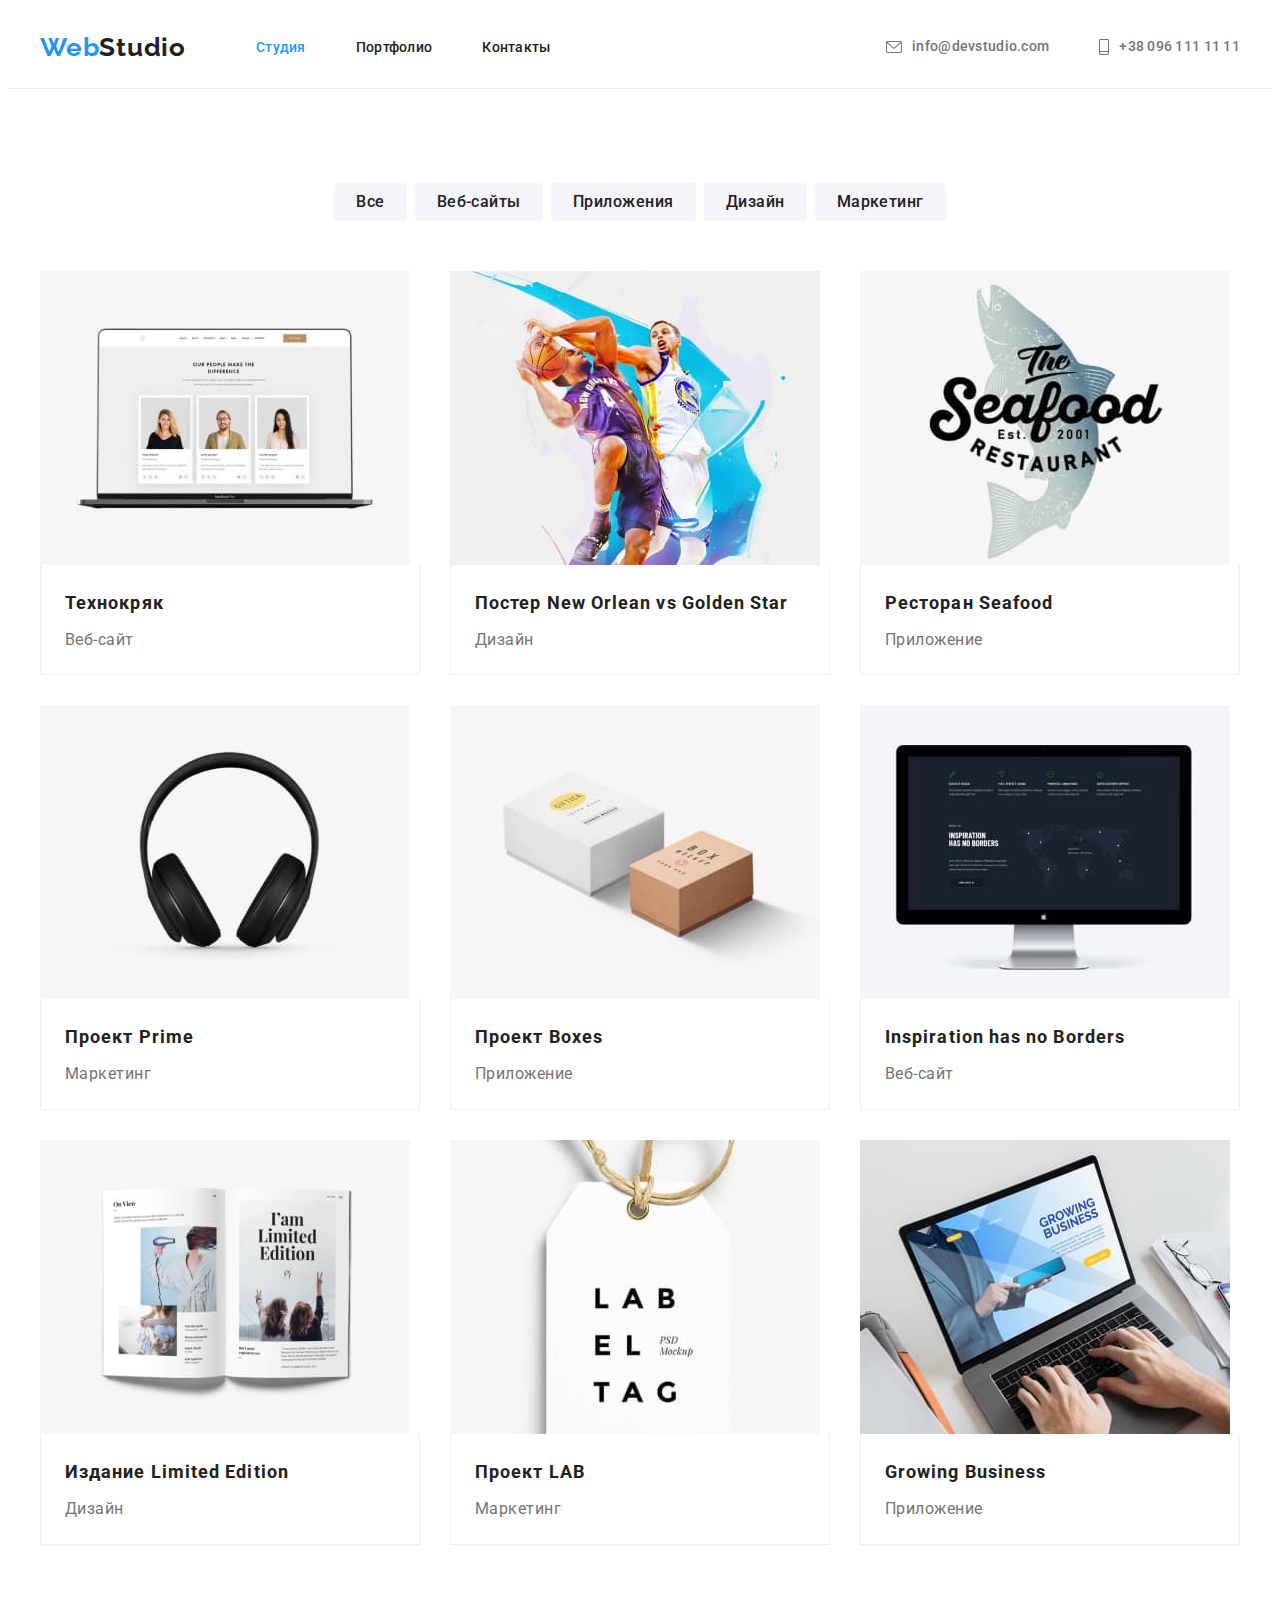
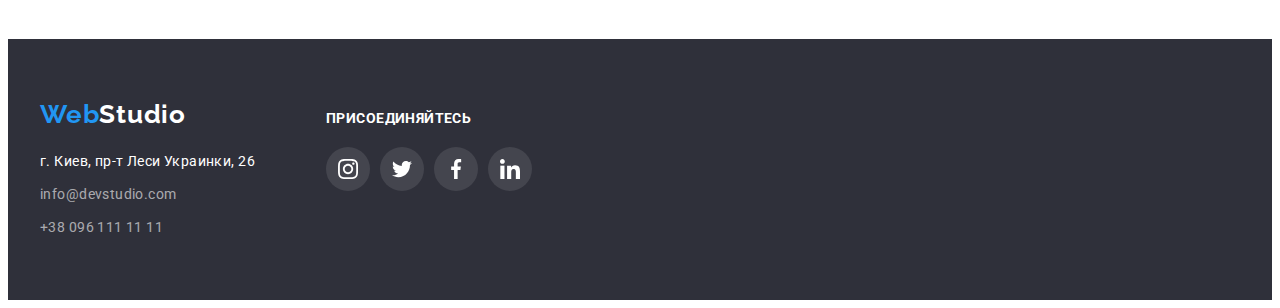
==== portfolio.html @ c5b20633 "_v1a" ====
<!DOCTYPE html>
<html lang="ru">
  <head>
    <meta charset="UTF-8" />
    <meta http-equiv="X-UA-Compatible" content="IE=edge" />
    <meta name="viewport" content="width=device-width, initial-scale=1.0" />
    <link rel="preconnect" href="https://fonts.googleapis.com" />
    <link rel="preconnect" href="https://fonts.gstatic.com" crossorigin />
    <link
      href="https://fonts.googleapis.com/css2?family=Raleway:wght@700&family=Roboto:wght@400;500;700;900&display=swap"
      rel="stylesheet"
    />
    <link
      rel="stylesheet"
      href="https://cdnjs.cloudflare.com/ajax/libs/modern-normalize/1.1.0/modern-normalize.min.css"
      integrity="sha512-wpPYUAdjBVSE4KJnH1VR1HeZfpl1ub8YT/NKx4PuQ5NmX2tKuGu6U/JRp5y+Y8XG2tV+wKQpNHVUX03MfMFn9Q=="
      crossorigin="anonymous"
      referrerpolicy="no-referrer"
    />
    <link href="./css/styles.css" rel="stylesheet" />
    <title>Портфолио</title>
  </head>
  <body>
    <header class="header">
      <div class="container header-container">
        <nav class="nav-logo">
          <a href="/" lang="en" class="logo0"
            ><span>Web</span><span class="logo1">Studio</span></a
          >
          <ul class="site-nav list">
            <li class="header-list-item">
              <a href="./index.html" class="link current">Студия</a>
            </li>
            <li class="header-list-item">
              <a href="./portfolio.html" class="link">Портфолио</a>
            </li>
            <li class="header-list-item">
              <a href="" class="link">Контакты</a>
            </li>
          </ul>
        </nav>
        <ul class="list header-merged">
          <li class="header-list-item">
            <a
              class="header-mail header-list-flex"
              href="mailto:info@devstudio.com"
              lang="en"
            >
              <svg class="header-icon" width="16px" height="12px">
                <use href="./images/icons.svg#icon-envelope-hover"></use></svg
              >info@devstudio.com
            </a>
          </li>
          <li class="header-list-item">
            <a class="header-tel header-list-flex" href="tel:+380961111111">
              <svg class="header-icon" width="10px" height="16px">
                <use href="./images/icons.svg#icon-smartphone"></use>
              </svg>
              +38 096 111 11 11
            </a>
          </li>
        </ul>
      </div>
    </header>

    <main>
      <section class="portfolio section">
        <div class="container">
          <h1 class="activity-section-title visually-hidden">Портфолио</h1>
          <ul class="list portfolio-list">
            <li class="portfolio-list-item">
              <button type="button" class="button">Все</button>
            </li>
            <li class="portfolio-list-item">
              <button type="button" class="button">Веб-сайты</button>
            </li>
            <li class="portfolio-list-item">
              <button type="button" class="button">Приложения</button>
            </li>
            <li class="portfolio-list-item">
              <button type="button" class="button">Дизайн</button>
            </li>
            <li class="portfolio-list-item">
              <button type="button" class="button">Маркетинг</button>
            </li>
          </ul>
          <ul class="list portfolio-overview">
            <li class="portfolio-overview-item">
              <a href="" class="portfolio-link">
                <img
                  src="./images/portfolio-img-1.jpg"
                  alt=""
                  width="370"
                  height="294"
                />
                <div class="portfolio-overview-info">
                  <h2 class="portfolio-overview-title">Технокряк</h2>
                  <p class="portfolio-overview-text">Веб-сайт</p>
                </div>
              </a>
            </li>
            <li class="portfolio-overview-item">
              <a href="" class="portfolio-link">
                <img
                  src="./images/portfolio-img-2.jpg"
                  alt=""
                  width="370"
                  height="294"
                />
                <div class="portfolio-overview-info">
                  <h2 class="portfolio-overview-title">
                    Постер <span lang="en">New Orlean vs Golden Star</span>
                  </h2>
                  <p class="portfolio-overview-text">Дизайн</p>
                </div>
              </a>
            </li>
            <li class="portfolio-overview-item">
              <a href="" class="portfolio-link">
                <img
                  src="./images/portfolio-img-3.jpg"
                  alt=""
                  width="370"
                  height="294"
                />
                <div class="portfolio-overview-info">
                  <h2 class="portfolio-overview-title">
                    Ресторан <span lang="en">Seafood</span>
                  </h2>
                  <p class="portfolio-overview-text">Приложение</p>
                </div>
              </a>
            </li>
            <li class="portfolio-overview-item">
              <a href="" class="portfolio-link">
                <img
                  src="./images/portfolio-img-4.jpg"
                  alt=""
                  width="370"
                  height="294"
                />
                <div class="portfolio-overview-info">
                  <h2 class="portfolio-overview-title">
                    Проект <span lang="en">Prime</span>
                  </h2>
                  <p class="portfolio-overview-text">Маркетинг</p>
                </div>
              </a>
            </li>
            <li class="portfolio-overview-item">
              <a href="" class="portfolio-link">
                <img
                  src="./images/portfolio-img-5.jpg"
                  alt=""
                  width="370"
                  height="294"
                />
                <div class="portfolio-overview-info">
                  <h2 class="portfolio-overview-title">
                    Проект <span lang="en">Boxes</span>
                  </h2>
                  <p class="portfolio-overview-text">Приложение</p>
                </div>
              </a>
            </li>
            <li class="portfolio-overview-item">
              <a href="" class="portfolio-link">
                <img
                  src="./images/portfolio-img-6.jpg"
                  alt=""
                  width="370"
                  height="294"
                />
                <div class="portfolio-overview-info">
                  <h2 class="portfolio-overview-title" lang="en">
                    Inspiration has no Borders
                  </h2>
                  <p class="portfolio-overview-text">Веб-сайт</p>
                </div>
              </a>
            </li>
            <li class="portfolio-overview-item">
              <a href="" class="portfolio-link">
                <img
                  src="./images/portfolio-img-7.jpg"
                  alt=""
                  width="370"
                  height="294"
                />
                <div class="portfolio-overview-info">
                  <h2 class="portfolio-overview-title">
                    Издание <span lang="en">Limited Edition</span>
                  </h2>
                  <p class="portfolio-overview-text">Дизайн</p>
                </div>
              </a>
            </li>
            <li class="portfolio-overview-item">
              <a href="" class="portfolio-link">
                <img
                  src="./images/portfolio-img-8.jpg"
                  alt=""
                  width="370"
                  height="294"
                />
                <div class="portfolio-overview-info">
                  <h2 class="portfolio-overview-title">
                    Проект <span lang="en">LAB</span>
                  </h2>
                  <p class="portfolio-overview-text">Маркетинг</p>
                </div>
              </a>
            </li>
            <li class="portfolio-overview-item">
              <a href="" class="portfolio-link">
                <img
                  src="./images/portfolio-img-9.jpg"
                  alt=""
                  width="370"
                  height="294"
                />
                <div class="portfolio-overview-info">
                  <h2 class="portfolio-overview-title" lang="en">
                    Growing Business
                  </h2>
                  <p class="portfolio-overview-text">Приложение</p>
                </div>
              </a>
            </li>
          </ul>
        </div>
      </section>
    </main>

    <footer class="footer">
      <div class="container footer-container">
        <div class="footer-left">
          <a href="/" lang="en" class="logo0 logo3"
            ><span>Web</span><span class="logo2">Studio</span>
          </a>
          <address class="footer-address">
            <ul class="list">
              <li>
                <a class="footer-address-item" href=""
                  >г. Киев, пр-т Леси Украинки, 26</a
                >
              </li>
              <li>
                <a
                  class="footer-contacts footer-mail"
                  href="mailto:info@devstudio.com"
                  lang="en"
                  >info@devstudio.com</a
                >
              </li>
              <li>
                <a class="footer-contacts" href="tel:+380961111111"
                  >+38 096 111 11 11</a
                >
              </li>
            </ul>
          </address>
        </div>
        <div class="footer-right">
          <span class="footer-header">присоединяйтесь</span>

          <ul class="list footer-list">
            <li class="footer-item">
              <a href="" class="footer-link">
                <svg class="footer-icon">
                  <use href="../images/icons.svg#icon-instagram"></use>
                </svg>
              </a>
            </li>
            <li class="footer-item">
              <a href="" class="footer-link">
                <svg class="footer-icon">
                  <use href="../images/icons.svg#icon-twitter-1"></use>
                </svg>
              </a>
            </li>
            <li class="footer-item">
              <a href="" class="footer-link">
                <svg class="footer-icon">
                  <use href="../images/icons.svg#icon-facebook"></use>
                </svg>
              </a>
            </li>
            <li class="footer-item">
              <a href="" class="footer-link">
                <svg class="footer-icon">
                  <use href="../images/icons.svg#icon-linkedin"></use>
                </svg>
              </a>
            </li>
          </ul>
        </div>
      </div>
    </footer>
  </body>
</html>
---- css/styles.css ----
:root {
  --primary-text-color: #212121;
  --secondary-text-color: #757575;
  --accent-color: #2196f3;
  --primary-bg-color: #ffffff;
  --secondary-bg-color: #f5f4fa;
  --accent-bg-color: #2f303a;
  --icons-grey: #AFB1B8;
}

body {
  color: var(--secondary-text-color);
  background-color: var(--primary-bg-color);
  font-family: Roboto, sans-serif;
  font-size: 14px;
  line-height: 1.71;
  letter-spacing: 0.03em;
}

.list {
  list-style: none;
}

.link {
  text-decoration: none;
}

.section-title {
  text-align: center;
}

h1,
h2,
h3,
h4,
h5,
h6,
p {
  margin: 0;
}

img {
  display: block;
}

ul {
  padding: 0;
  margin: 0;
}

button {
  cursor: pointer;
  border: none;
}

.container {
  width: 1200px;
  padding-left: 15px;
  padding-right: 15px;
  margin: 0 auto;
}

.section {
  padding-bottom: 94px;
  padding-top: 94px;
}

.visually-hidden {
  position: absolute;
  width: 1px;
  height: 1px;
  margin: -1px;
  border: 0;
  padding: 0;

  white-space: nowrap;
  clip-path: inset(100%);
  clip: rect(0 0 0 0);
  overflow: hidden;
}

/* -------- header -------- */

/* -------- logo -------- */
.logo0 {
  color: var(--accent-color);
  text-decoration: none;
  font-family: Raleway;
  font-weight: 700;
  font-size: 26px;
  line-height: 1.19;
  letter-spacing: 0.03em;
  margin-right: 70px;
}

.logo1 {
  color: var(--primary-text-color);
}

.logo2 {
  color: var(--primary-bg-color);
}

/* -------- Top navigation -------- */

.header {
  padding-top: 24px;
  padding-bottom: 25px;
  border-bottom: 1px solid #ececec;
}
.site-nav,
.header-merged {
  display: flex;
  align-items: center;
}

.nav-logo {
  display: flex;
  align-items: center;
}
.header-container {
  display: flex;
  align-items: center;
}

.header-merged {
  margin-left: auto;
}

.header-list-item:not(:last-child) {
  margin-right: 50px;
}

.site-nav .link {
  color: var(--primary-text-color);
  font-weight: 500;
  font-size: 14px;
  line-height: 1.14;
  letter-spacing: 0.02em;
  padding-top: 7px;
  padding-bottom: 7px;
}
.site-nav .link:hover,
.site-nav .link:focus {
  color: var(--accent-color);
}

.header-icon {
margin-right: 10px;
}


.site-nav .current {
  color: var(--accent-color);
}

.header-mail,
.header-tel {
  font-weight: 500;
  font-size: 14px;
  line-height: 1.14;
  letter-spacing: 0.02em;
  color: var(--secondary-text-color);
  fill: var(--secondary-text-color);
  text-decoration: none;
  padding-top: 7px;
  padding-bottom: 7px;
}

.header-list-flex {
  display: flex;
  align-items: center;
}

.header-mail:hover,
.header-tel:hover,
.header-mail:focus,
.header-tel:focus {
  color: var(--accent-color);
  fill: var(--accent-color);
}


/* -------- hero -------- */

.hero {
  background-color: var(--accent-bg-color);
  padding-bottom: 200px;
  padding-top: 200px;
  display: flex;
  background-image: linear-gradient(
      rgba(47, 48, 58, 0.4),
      rgba(47, 48, 58, 0.4)
    ),
    url(../images/hero_bg.jpg);
  background-repeat: no-repeat;
  background-size: cover;
  background-position: center;
  max-width: 1600px;
  margin: 0 auto;
}

.hero-section-title {
  font-weight: 900;
  font-size: 44px;
  line-height: 1.36;
  text-align: center;
  letter-spacing: 0.06em;
  text-transform: uppercase;
  color: var(--primary-bg-color);
  width: 696px;
  display: block;
  margin: 0 auto;
}

.hero-section-title-margin {
  margin-bottom: 30px;
}

/* -------- advantages -------- */

.advantages-list-flex {
  display: flex;
}

.advantages-list-width {
  width: 270px;
}

.advantages-list-width:not(:last-child) {
  margin-right: 30px;
}

.advantages-list-title {
  margin-bottom: 10px;
  font-weight: 700;
  line-height: 1.14;
  letter-spacing: 0.03em;
  text-transform: uppercase;
  color: var(--primary-text-color);
}

.advantages-list-item {
  line-height: 1.71;
  letter-spacing: 0.03em;
}

.advantages-icons {
  display: flex;
  align-items: center;
  justify-content: center;
  height: 120px;
  background-color: var(--secondary-bg-color);
  margin-bottom: 30px;
}

.advantages-icons-size {
  width: 70px;
  height: 70px;
}

/* -------- activity -------- */

.activity {
  margin-top: -94px;
}

.activity-section-title {
  font-weight: 700;
  font-size: 36px;
  line-height: 1.17;
  text-align: center;
  letter-spacing: 0.03em;
  color: var(--primary-text-color);
  margin-bottom: 50px;
}

.feature-list {
  display: flex;
}

.feature-list-item:not(:last-child) {
  margin-right: 30px;
}

/* -------- team -------- */

.team {
  background-color: var(--secondary-bg-color);
}

.team-list {
  display: flex;
}

.team-item {
  background-color: #fff;
  box-shadow: 0px 1px 3px rgba(0, 0, 0, 0.12), 0px 1px 1px rgba(0, 0, 0, 0.14),
    0px 2px 1px rgba(0, 0, 0, 0.2);
}

.team-item:not(:last-child) {
  margin-right: 30px;
}

.teammate {
  padding-top: 30px;
  padding-bottom: 30px;
}

.team-item-title {
  text-align: center;
  font-weight: 500;
  margin-bottom: 10px;
  font-size: 16px;
  line-height: 1.19;
  letter-spacing: 0.03em;
  color: var(--primary-text-color);
}

.team-item-text {
  text-align: center;
  font-size: 16px;
  line-height: 1.19;
  letter-spacing: 0.03em;
}

.social-list {
  margin-top: 16px;
  display: flex;
  justify-content: center;
}

.social-item {
  width: 44px;
  height: 44px;
}

.social-icon{
width: 20px;
height: 20px;
}

.social-item:not(:last-child) {
  margin-right: 10px;
}

.social-link {
  width: 100%;
  height: 100%;
  background-color: var(--primary-bg-color);
  fill: var(--icons-grey);
  border-radius: 50%;
  display: flex;
  align-items: center;
  justify-content: center;
}

.social-link:hover,
.social-link:focus {
  background-color: var(--accent-color);
}

.social-link:hover .social-icon,
.social-link:focus .social-icon {
  fill: var(--primary-bg-color);
}

/* -------- clients -------- */


.clients-list {
  display: flex;
}

.clients-item {
  width: 170px;
  height: 92px;
}

.clients-icon{
height: 60px;
}

.clients-item:not(:last-child) {
  margin-right: 30px;
}

.clients-link {
  width: 100%;
  height: 100%;
  background-color: var(--primary-bg-color);
  fill: var(--icons-grey);
  display: flex;
  align-items: center;
  justify-content: center;
  border: 1px solid var(--icons-grey);
  box-sizing: border-box;
  border-radius: 4px;
}

.clients-link:hover,
.clients-link:focus {
  border-color: var(--accent-color);
  fill: var(--accent-color);
}

/* -------- footer -------- */
.footer {
  background-color: var(--accent-bg-color);
}

.logo3 {
  display: block;
  margin-bottom: 20px;
}

.footer-address-item,
.footer-mail {
  margin-bottom: 9px;
  display: block;
}
.footer-container {
  padding-top: 60px;
  padding-bottom: 60px;
  display: flex;
  align-items: baseline;
}

.footer-address {
  font-style: inherit;
}

.footer-address-item {
  font-size: 14px;
  line-height: 1.71;
  letter-spacing: 0.03em;
  text-decoration: none;
  color: var(--primary-bg-color);
}

.footer-contacts {
  font-size: 14px;
  line-height: 1.71;
  letter-spacing: 0.03em;
  text-decoration: none;
  color: rgba(255, 255, 255, 0.6);
}

.footer-address-item:hover,
.footer-address-item:focus,
.footer-contacts:hover,
.footer-contacts:focus {
  color: var(--accent-color);
}


.footer-header {
  font-weight: 700;
font-size: 14px;
line-height: calc(16 / 14);
letter-spacing: 0.03em;
text-transform: uppercase;
color: var(--primary-bg-color);
}

.footer-left{
  margin-right: 70px;
}

/* iccons */

.footer-list {
  margin-top: 16px;
  display: flex;
  justify-content: center;
}

.footer-item {
  width: 44px;
  height: 44px;
}

.footer-icon{
width: 20px;
height: 20px;
}

.footer-item:not(:last-child) {
  margin-right: 10px;
}

.footer-link {
  width: 100%;
  height: 100%;
  background-color: rgba(255, 255, 255, 0.1);
  fill: var(--primary-bg-color);
  border-radius: 50%;
  display: flex;
  align-items: center;
  justify-content: center;
}

.footer-link:hover,
.footer-link:focus {
  background-color: var(--accent-color);
}

.footer-link:hover .footer-icon,
.footer-link:focus .footer-icon {
  fill: var(--primary-bg-color);
}



/* -------- buttons -------- */

.button {
  font-family: inherit;
  color: var(--primary-text-color);
  background-color: var(--secondary-bg-color);
  padding: 6px 22px;
  font-size: 16px;
  font-weight: 500;
  line-height: 1.6;
  letter-spacing: 0.03em;
  cursor: pointer;
  border-radius: 4px;
}

.button:hover,
.button:focus {
  color: var(--primary-bg-color);
  background-color: var(--accent-color);
  box-shadow: 0px 3px 1px rgba(0, 0, 0, 0.1), 0px 1px 2px rgba(0, 0, 0, 0.08), 0px 2px 2px rgba(0, 0, 0, 0.12);
}

.button-hero {
  color: var(--primary-bg-color);
  background-color: var(--accent-color);
  padding: 10px 32px;
  display: block;
  margin: 0 auto;
}

.button-hero:hover,
.button-hero:focus {
  color: var(--primary-text-color);
  background-color: var(--secondary-bg-color);
}

/* -------- portfolio -------- */

.portfolio-list {
  display: flex;
  margin-bottom: 50px;
  justify-content: center;
}

.portfolio-overview {
  display: flex;
  flex-wrap: wrap;
  margin-left: -30px;
  margin-bottom: -30px;
}

.portfolio-overview-item {
  flex-basis: calc(100% / 3 - 30px);
  margin-left: 30px;
  margin-bottom: 30px;
}

.portfolio-overview-info {
  padding: 20px 24px;
  border: 1px solid #eeeeee;
  border-top: none;
}

.portfolio-list-item:not(:last-child) {
  margin-right: 8px;
}

.portfolio-overview-title {
  font-weight: 700;
  font-size: 18px;
  line-height: 2;
  letter-spacing: 0.06em;
  padding-bottom: 4px;
  color: var(--primary-text-color);
}

.portfolio-overview-text {
  font-size: 16px;
  line-height: 1.87;
  letter-spacing: 0.03em;
  color: var(--secondary-text-color);
}

.portfolio-link {
  text-decoration: none;
}

.portfolio-overview-item:hover {
  box-shadow: 0px 1px 1px rgba(0, 0, 0, 0.12), 0px 4px 4px rgba(0, 0, 0, 0.06), 1px 4px 6px rgba(0, 0, 0, 0.16);
Multiplayer cursors hidden
}
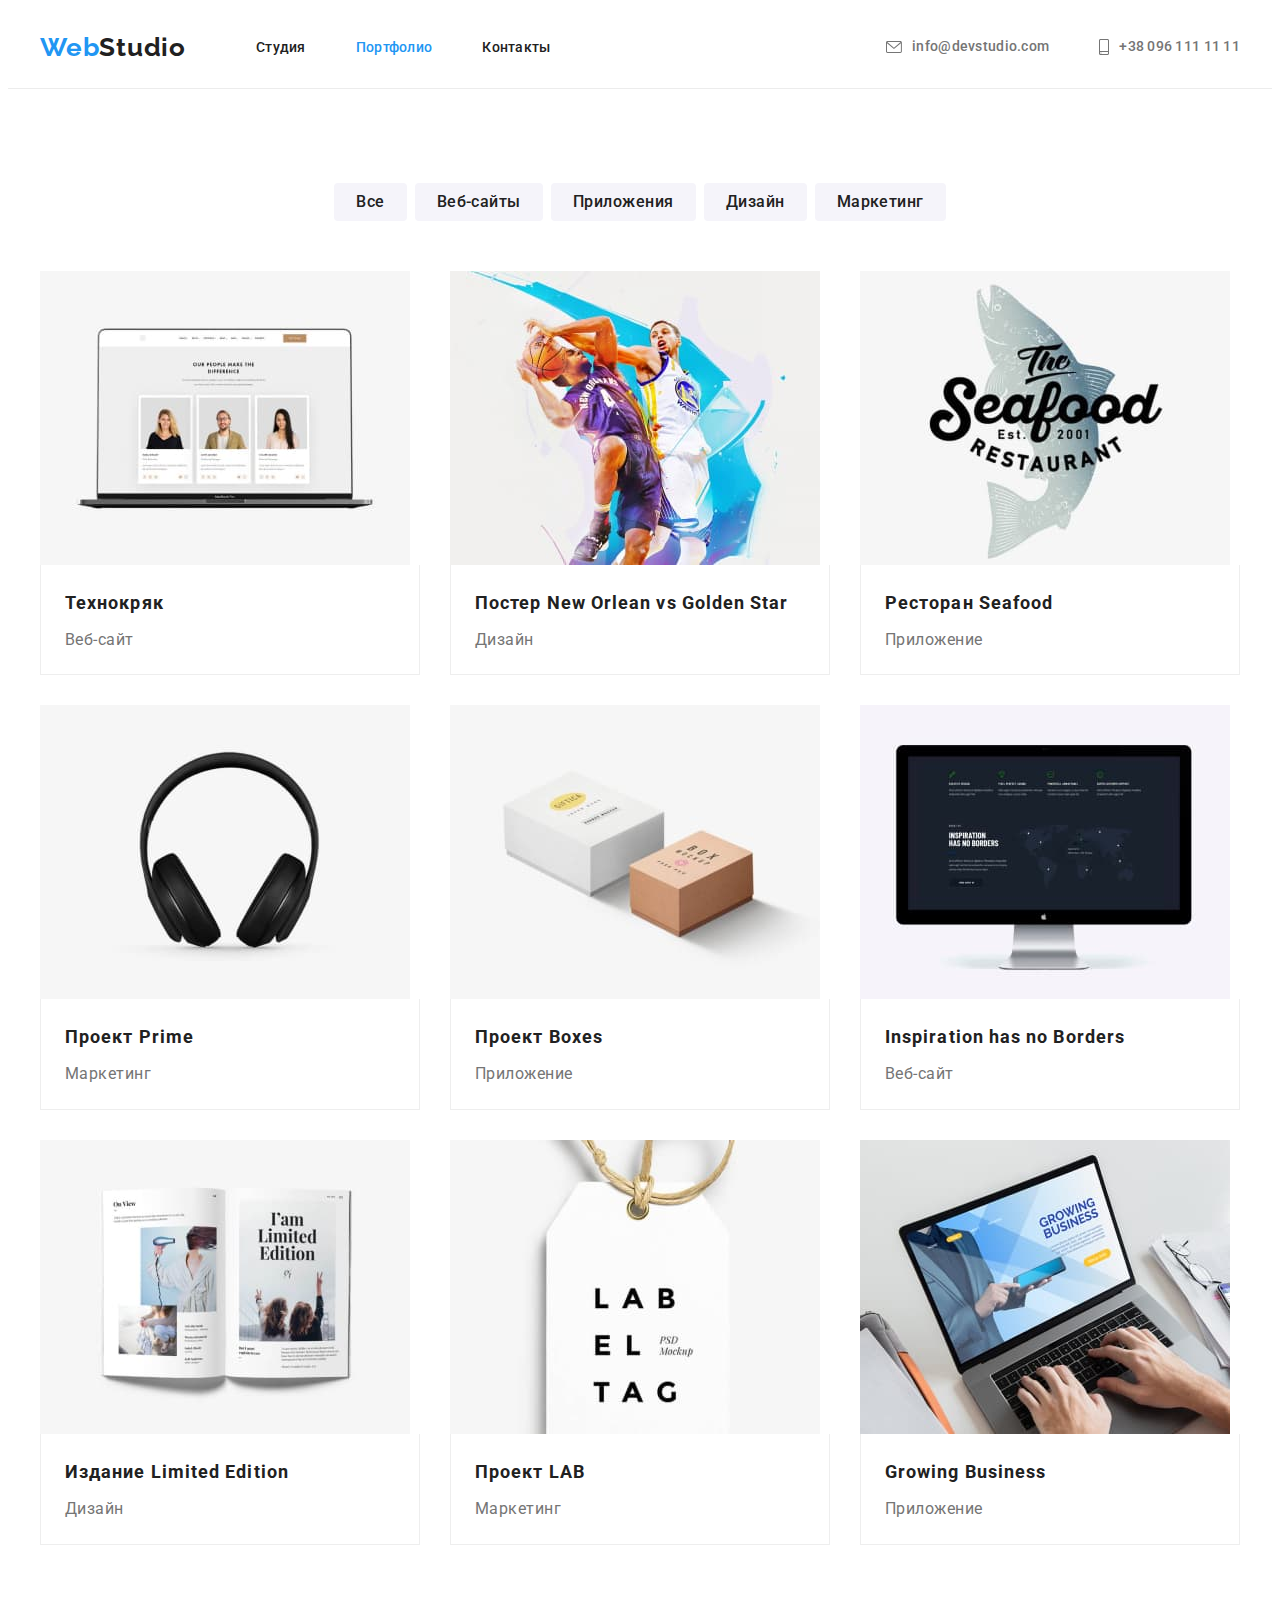
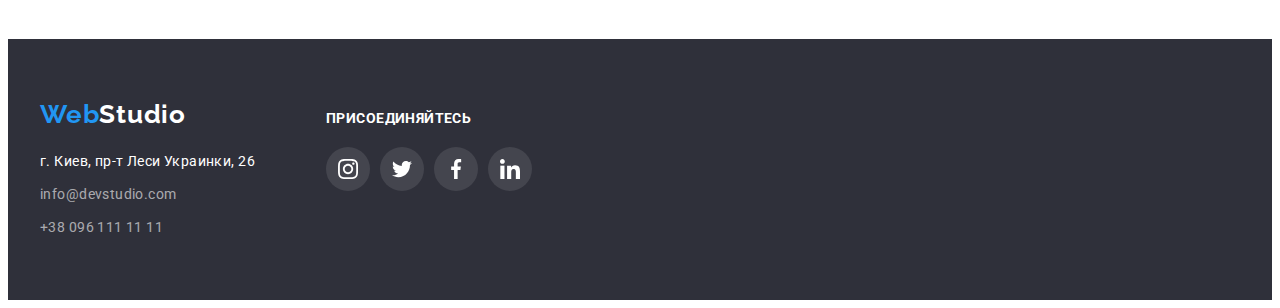
==== commit 202a9927: "_v1b" ====
--- a/portfolio.html
+++ b/portfolio.html
@@ -29,10 +29,10 @@
           >
           <ul class="site-nav list">
             <li class="header-list-item">
-              <a href="./index.html" class="link current">Студия</a>
+              <a href="./index.html" class="link">Студия</a>
             </li>
             <li class="header-list-item">
-              <a href="./portfolio.html" class="link">Портфолио</a>
+              <a href="./portfolio.html" class="link current">Портфолио</a>
             </li>
             <li class="header-list-item">
               <a href="" class="link">Контакты</a>
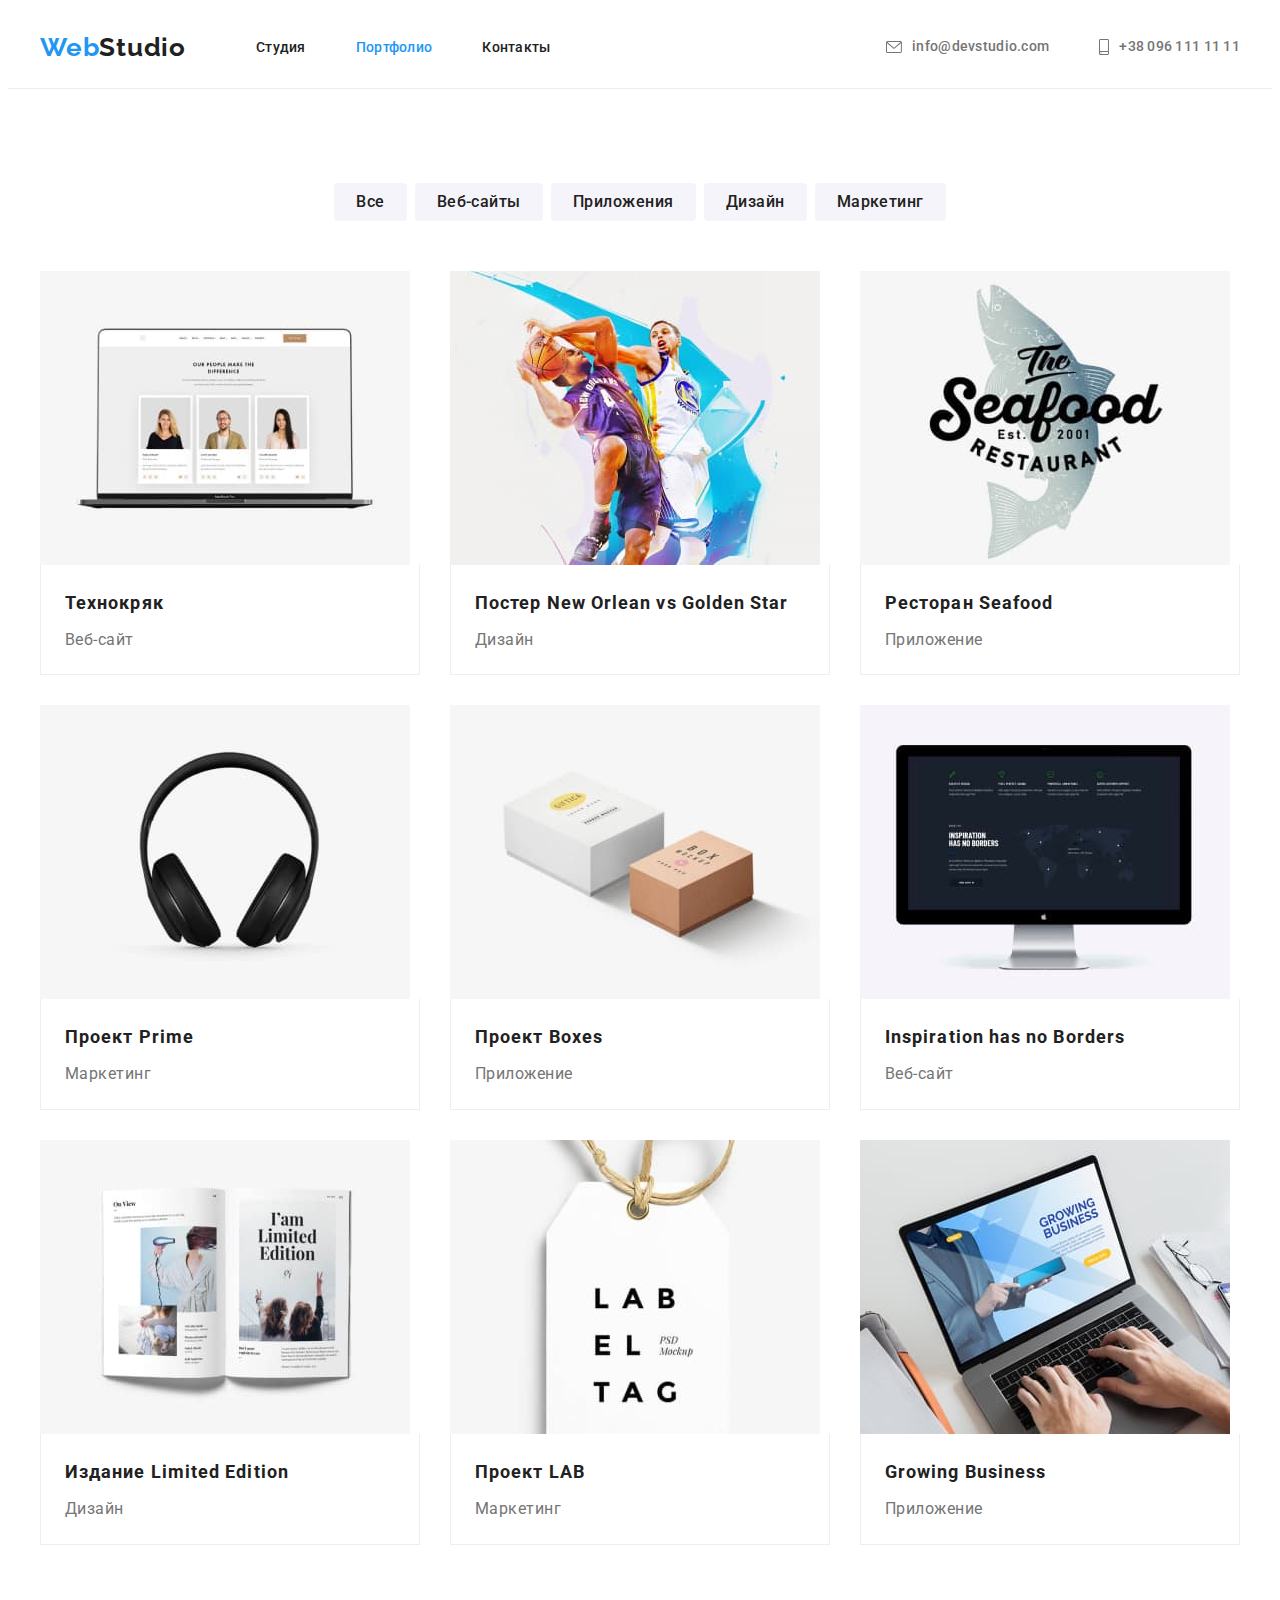
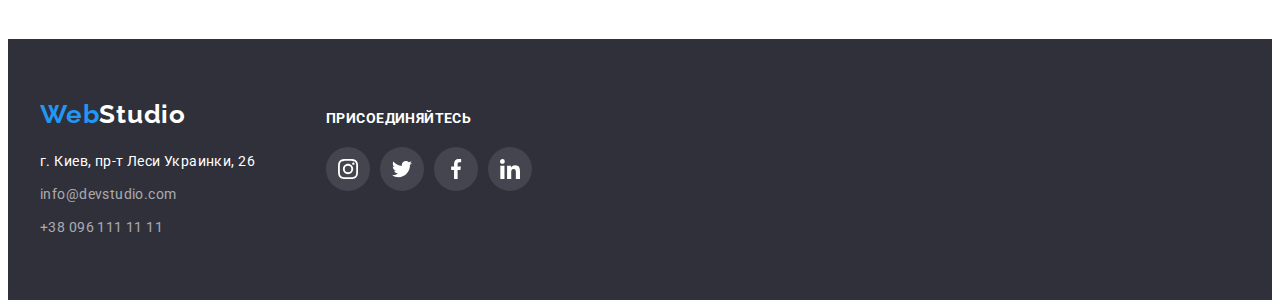
==== commit 42e40c43: "_v1d" ====
--- a/portfolio.html
+++ b/portfolio.html
@@ -268,28 +268,28 @@
             <li class="footer-item">
               <a href="" class="footer-link">
                 <svg class="footer-icon">
-                  <use href="../images/icons.svg#icon-instagram"></use>
+                  <use href="./images/icons.svg#icon-instagram"></use>
                 </svg>
               </a>
             </li>
             <li class="footer-item">
               <a href="" class="footer-link">
                 <svg class="footer-icon">
-                  <use href="../images/icons.svg#icon-twitter-1"></use>
+                  <use href="./images/icons.svg#icon-twitter-1"></use>
                 </svg>
               </a>
             </li>
             <li class="footer-item">
               <a href="" class="footer-link">
                 <svg class="footer-icon">
-                  <use href="../images/icons.svg#icon-facebook"></use>
+                  <use href="./images/icons.svg#icon-facebook"></use>
                 </svg>
               </a>
             </li>
             <li class="footer-item">
               <a href="" class="footer-link">
                 <svg class="footer-icon">
-                  <use href="../images/icons.svg#icon-linkedin"></use>
+                  <use href="./images/icons.svg#icon-linkedin"></use>
                 </svg>
               </a>
             </li>
